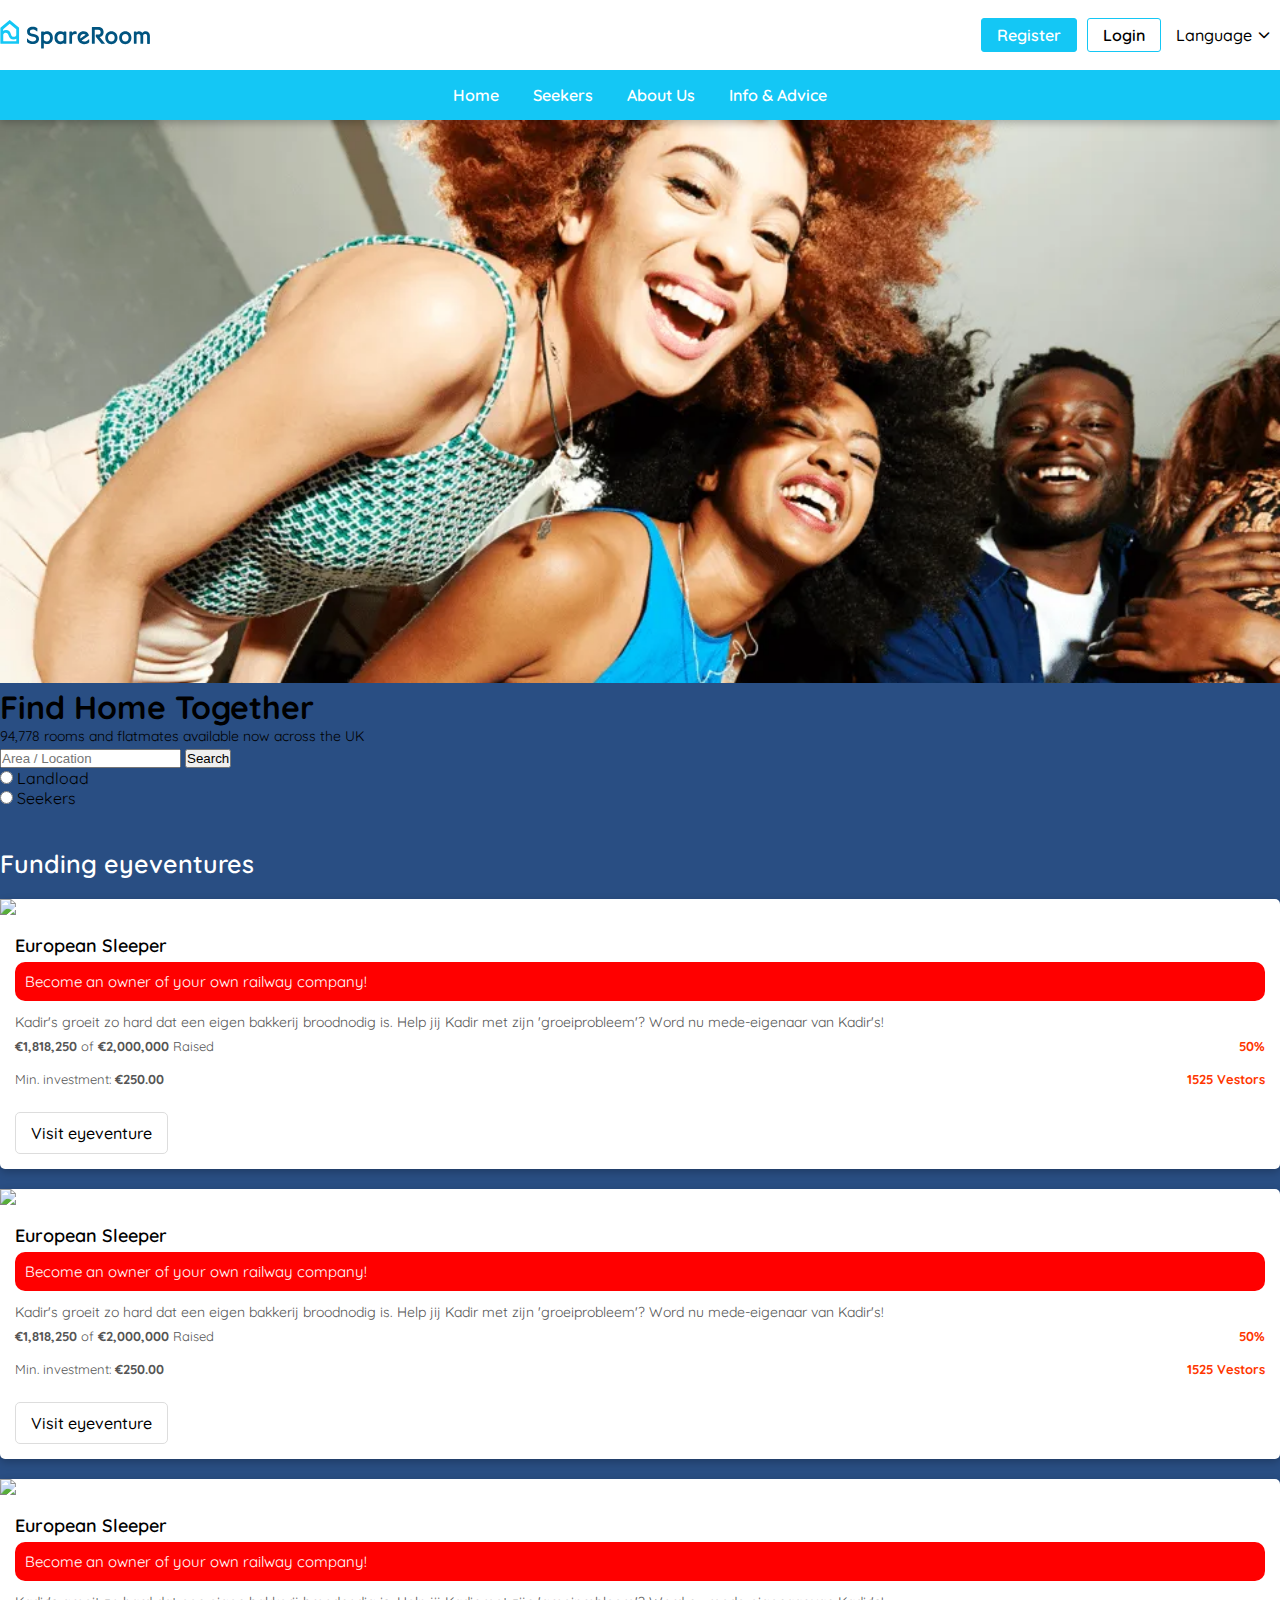
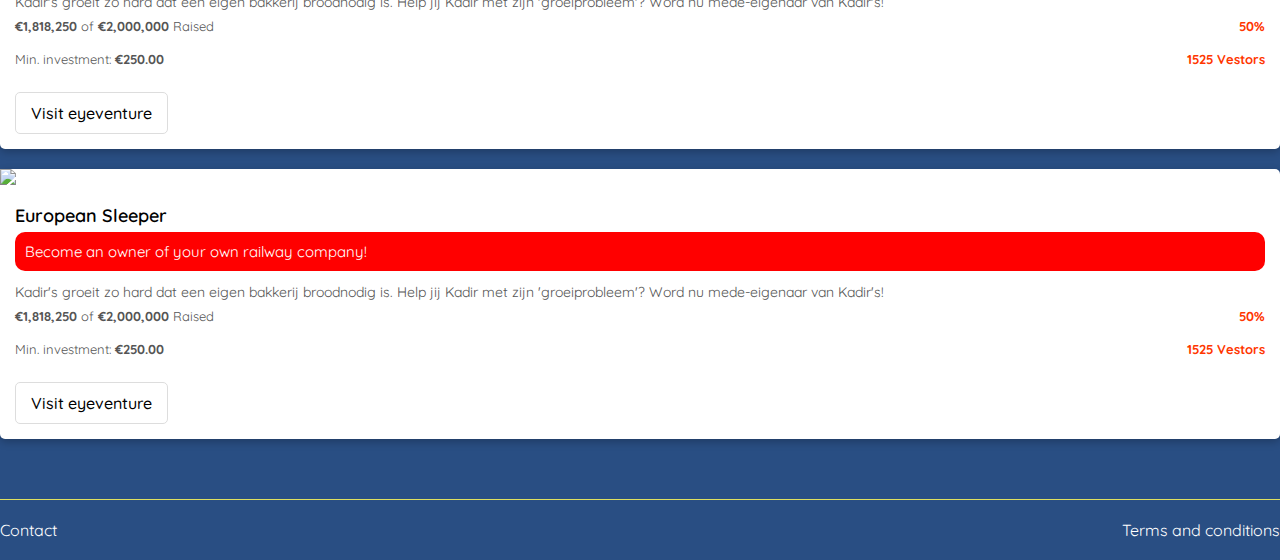
==== index.html @ 5d894144 "First commit" ====
<!DOCTYPE html>
<html>
<head>
	<meta charset="utf-8">
	<meta name="viewport" content="width=device-width, initial-scale=1">
	<title>Way In</title>
	<!-- Pavicon ICon -->
	<link rel="shortcut icon" href="assets/images/logo.svg" type="image/x-icon">

	<!-- Boostrap-5 CDN -->
	<link href="https://cdn.jsdelivr.net/npm/bootstrap@5.0.2/dist/css/bootstrap.min.css" rel="stylesheet" integrity="sha384-EVSTQN3/azprG1Anm3QDgpJLIm9Nao0Yz1ztcQTwFspd3yD65VohhpuuCOmLASjC" crossorigin="anonymous">
	<!-- Fontawesome Link -->
	<link rel="stylesheet" type="text/css" href="https://cdnjs.cloudflare.com/ajax/libs/font-awesome/6.4.2/css/all.min.css">
	<!-- Google Font Link -->
	<link href="https://fonts.googleapis.com/css2?family=Quicksand:wght@300;400;500;600;700&display=swap" rel="stylesheet">
	<!-- Owl carosal -->
	<link rel="stylesheet" type="text/css" href="assets/plugins/owl-carousel/owl.carousel.min.css">
	<!-- Main CSS Link -->
	<link rel="stylesheet" type="text/css" href="assets/css/style.css">
	<link rel="stylesheet" type="text/css" href="assets/css/responsive.css">
</head>
<body>

<!-- Header -->
<header class="header-section">
	<div class="header-top-wrap">
		<div class="container">
			<div class="header-top-outer">
				<a href="index.html" class="brand-logo-outer">
		            <img class="brand" src="assets/images/logo.svg" alt="Logo">
		        </a>
		        <div class="header-top-menu">
		        	<ul class="header-top-list">
		        		<li class="header-top-list-item">
		        			<a href="#" class="header-top-list-item-link register">
		        				Register
		        			</a>
		        		</li>
		        		<li class="header-top-list-item">
		        			<a href="#" class="header-top-list-item-link login">
		        				login
		        			</a>
		        		</li>
		        		<li class="header-top-list-item item-has-submenu">
		        			<a href="#" class="header-top-list-item-link">
		        				Language
		        				<i class="fa fa-chevron-down"></i>
		        			</a>
		        			<ul class="language-item-submenu">
			                    <li class="submenu-item">
			                        <a href="#" class="submenu-item-link">
			                            NL
			                        </a>
			                    </li>
			                    <li class="submenu-item">
			                        <a href="#" class="submenu-item-link">
			                            EN
			                        </a>
			                    </li>
							</ul>
		        		</li>
		        	</ul>
		        </div>
			</div>
		</div>
	</div>  
    <div class="header-bottom-wrap">
    	<div class="container">    		
		    <nav class="nav-items-wrapper">			    
		        <div class="nav-toggle-btn">
		            <div class="btn-inner"></div>
		        </div>    		
		        <ul class="nav-list">
		            <li class="nav-item">
		                <a href="index.html" class="nav-item-link active">
		                	Home
		                </a>
		            </li>
		            <li class="nav-item">
		                <a href="#" class="nav-item-link">
		                	Seekers
		                </a>
		            </li>
		            <li class="nav-item">
		                <a href="#" class="nav-item-link">
		                 	About us
		                </a>
		            </li>
		            <li class="nav-item">
		                <a href="#" class="nav-item-link">
		                 	Info & advice
		                </a>
		            </li>
		        </ul>     
		    </nav>
	    </div>
    </div>
</header>
<!-- /Header -->

<main style="background-color: #294e83;">
	
	<!-- Home -->
	<section class="home-section">
		<img src="assets/images/home.webp" alt="image">
		<div class="search-content-wrap">
			<h1 class="search-content-title">
				Find Home Together
			</h1>
			<p class="search-content-text">
				94,778 rooms and flatmates available now across the UK
			</p>
			<form class="search-form" action="" method="">
				<div class="search-item-wrap">
					<input type="text" name="search" class="form-control" placeholder="Area / Location">
					<button type="submit" class="search-form-btn">Search</button>
				</div>
				<div class="search-redio-wrap">
					<div class="search-redio-item-outer">
						<input type="radio" name="flatshare_type" id="offeredRadio">
						<label for="offeredRadio">Landload</label>
					</div>
					<div class="search-redio-item-outer">
						<input type="radio" name="flatshare_type" id="wantedRadio">
						<label for="wantedRadio">Seekers</label>
					</div>
				</div>
			</form>
		</div>
	</section>
	<!-- /Home -->

	<!-- project -->
	<section class="project-section">
		<div class="container">
			<div class="section-title-outer">
				<span class="section-subtitle">
					Funding eyeventures
				</span>
			</div>
			<div class="row">
				<div class="col-lg-4 col-md-6">
					<a href="project-details.html" class="project-item-wrap">
						<img src="assets/images/project.png">
						<div class="project-item-content">
							<h3 class="project-item-title">
								European Sleeper
							</h3>
							<div class="project-item-light-text">
								Become an owner of your own railway company!
							</div>
							<p class="project-item-text">
								Kadir's groeit zo hard dat een eigen bakkerij broodnodig is. Help jij Kadir met zijn 'groeiprobleem'? Word nu mede-eigenaar van Kadir's!
							</p>
							<div class="progress-bar-outer">
								<div class="progress-bar-top">
								    <span>
								    	<strong>€1,818,250</strong>
								    	of 
								    	<strong>€2,000,000</strong> 
								    	Raised
								    </span>
								    <span style="color: rgb(255, 54, 0);">
								    	<strong>50%</strong>
								    </span>
								</div>
								<div class="progress">
									<div class="progress-bar bg-danger" style="width:50%"></div>
								</div>
								<div class="progress-bar-top">
								    <span>
								    	Min. investment: <strong> €250.00</strong>
								    </span>
								    <span style="color: rgb(255, 54, 0);">
								    	<strong>1525 Vestors</strong>
								    </span>
								</div>
							</div>
							<div class="project-item-content-bottom">
								<h4 class="project-item-content-bottom-btn">
									Visit eyeventure 
								</h4>								
							</div>
						</div>
					</a>
				</div>
				<div class="col-lg-4 col-md-6">
					<a href="project-details.html" class="project-item-wrap">
						<img src="assets/images/project1.jpg">
						<div class="project-item-content">
							<h3 class="project-item-title">
								European Sleeper
							</h3>
							<div class="project-item-light-text">
								Become an owner of your own railway company!
							</div>
							<p class="project-item-text">
								Kadir's groeit zo hard dat een eigen bakkerij broodnodig is. Help jij Kadir met zijn 'groeiprobleem'? Word nu mede-eigenaar van Kadir's!
							</p>
							<div class="progress-bar-outer">
								<div class="progress-bar-top">
								    <span>
								    	<strong>€1,818,250</strong>
								    	of 
								    	<strong>€2,000,000</strong> 
								    	Raised
								    </span>
								    <span style="color: rgb(255, 54, 0);">
								    	<strong>50%</strong>
								    </span>
								</div>
								<div class="progress">
									<div class="progress-bar bg-danger" style="width:50%"></div>
								</div>
								<div class="progress-bar-top">
								    <span>
								    	Min. investment: <strong> €250.00</strong>
								    </span>
								    <span style="color: rgb(255, 54, 0);">
								    	<strong>1525 Vestors</strong>
								    </span>
								</div>
							</div>
							<div class="project-item-content-bottom">
								<h4 class="project-item-content-bottom-btn">
									Visit eyeventure 
								</h4>								
							</div>
						</div>
					</a>
				</div>
				<div class="col-lg-4 col-md-6">
					<a href="project-details.html" class="project-item-wrap">
						<img src="assets/images/project2.jpg">
						<div class="project-item-content">
							<h3 class="project-item-title">
								European Sleeper
							</h3>
							<div class="project-item-light-text">
								Become an owner of your own railway company!
							</div>
							<p class="project-item-text">
								Kadir's groeit zo hard dat een eigen bakkerij broodnodig is. Help jij Kadir met zijn 'groeiprobleem'? Word nu mede-eigenaar van Kadir's!
							</p>
							<div class="progress-bar-outer">
								<div class="progress-bar-top">
								    <span>
								    	<strong>€1,818,250</strong>
								    	of 
								    	<strong>€2,000,000</strong> 
								    	Raised
								    </span>
								    <span style="color: rgb(255, 54, 0);">
								    	<strong>50%</strong>
								    </span>
								</div>
								<div class="progress">
									<div class="progress-bar bg-danger" style="width:50%"></div>
								</div>
								<div class="progress-bar-top">
								    <span>
								    	Min. investment: <strong> €250.00</strong>
								    </span>
								    <span style="color: rgb(255, 54, 0);">
								    	<strong>1525 Vestors</strong>
								    </span>
								</div>
							</div>
							<div class="project-item-content-bottom">
								<h4 class="project-item-content-bottom-btn">
									Visit eyeventure 
								</h4>								
							</div>
						</div>
					</a>
				</div>
				<div class="col-lg-4 col-md-6">
					<a href="project-details.html" class="project-item-wrap">
						<img src="assets/images/project3.jpg">
						<div class="project-item-content">
							<h3 class="project-item-title">
								European Sleeper
							</h3>
							<div class="project-item-light-text">
								Become an owner of your own railway company!
							</div>
							<p class="project-item-text">
								Kadir's groeit zo hard dat een eigen bakkerij broodnodig is. Help jij Kadir met zijn 'groeiprobleem'? Word nu mede-eigenaar van Kadir's!
							</p>
							<div class="progress-bar-outer">
								<div class="progress-bar-top">
								    <span>
								    	<strong>€1,818,250</strong>
								    	of 
								    	<strong>€2,000,000</strong> 
								    	Raised
								    </span>
								    <span style="color: rgb(255, 54, 0);">
								    	<strong>50%</strong>
								    </span>
								</div>
								<div class="progress">
									<div class="progress-bar bg-danger" style="width:50%"></div>
								</div>
								<div class="progress-bar-top">
								    <span>
								    	Min. investment: <strong> €250.00</strong>
								    </span>
								    <span style="color: rgb(255, 54, 0);">
								    	<strong>1525 Vestors</strong>
								    </span>
								</div>
							</div>
							<div class="project-item-content-bottom">
								<h4 class="project-item-content-bottom-btn">
									Visit eyeventure 
								</h4>								
							</div>
						</div>
					</a>
				</div>
			</div>
		</div>
	</section>
	<!-- /project -->
</main>

<!-- Footer -->
<footer class="footer-section">
	<div class="container">
		<div class="footer-items-wrapper">
			<a href="#" class="footer-list-item-link">Contact</a>
			<a href="#" class="footer-list-item-link">Terms and conditions</a>
		</div>		
	</div>
</footer>
<!-- /Footer -->



<!-- Jquery CDN -->
<script src="https://ajax.googleapis.com/ajax/libs/jquery/3.6.0/jquery.min.js"></script>
<!-- Boostarap CDN -->
<script src="https://cdn.jsdelivr.net/npm/@popperjs/core@2.9.2/dist/umd/popper.min.js" integrity="sha384-IQsoLXl5PILFhosVNubq5LC7Qb9DXgDA9i+tQ8Zj3iwWAwPtgFTxbJ8NT4GN1R8p" crossorigin="anonymous"></script>
<script src="https://cdn.jsdelivr.net/npm/bootstrap@5.0.2/dist/js/bootstrap.min.js" integrity="sha384-cVKIPhGWiC2Al4u+LWgxfKTRIcfu0JTxR+EQDz/bgldoEyl4H0zUF0QKbrJ0EcQF" crossorigin="anonymous"></script>
<!-- owl carosal js -->
<script src="assets/plugins/owl-carousel/owl.carousel.min.js"></script>
<!-- Main JS -->
<script src="assets/js/main.js"></script>
</body>
</html>
---- assets/css/style.css ----
/*common css start*/
* {
    padding: 0;
    margin: 0;
}

button,
a {
    transition: all 0.3s ease;
    -webkit-transition: all 0.3s ease;
    text-decoration: none;
}

ul li {
    list-style: none;
}

p {
    font-size: 14px;
    line-height: 1.4;
}

img {
    width: 100%;
}

a:hover {
    text-decoration: none;
}

body {
    width: 100%;
    margin: 0 auto;
    overflow-x: hidden;
    font-family: 'Quicksand', sans-serif;
}

.section-title-outer {
    width: 100%;
    margin-bottom: 20px;
}

.section-title-outer .section-subtitle {
    font-size: 25px;
    font-weight: 600;
    color: #fff;
}

.section-title-outer .section-title {
    font-size: 40px;
    color: #ffff;
    margin-bottom: 0;
    word-spacing: 2px;
}
main{
    background: url(../images/home-contact-bg.png);
}
/*common css End*/

/*Header css start*/

/*Header top css start*/
.header-top-wrap {
    background: #fff;
    /* padding: 5px 0; */
}
.brand-logo-outer{
    display: inline-block;
}
.brand-logo-outer .brand {
    max-width: 150px;
}
.header-section .navbar-brand {
  height: 100%;
  display: flex;
  align-items: center;
  padding: 15px 0;
}
.header-section .navbar-brand .brand {
    height: 100%;
}
.header-top-outer {
    display: flex;
    align-items: center;
    justify-content: space-between;
    height: 70px;
}
.header-top-list {
    display: flex;
    align-items: center;
    padding-left: 0;
    margin-bottom: 0;
    height: 100%;
}
.header-top-menu {
    height: 100%;
    display: flex;
    align-items: center;
}
.header-top-list-item {
    display: flex;
    align-items: center;
    height: 100%;
}
.header-top-list-item-link {
    padding: 10px;
    color: #000;
    font-size: 16px;
    font-weight: 500;
    height: 100%;
    display: flex;
    align-items: center;
}
.header-top-list-item-link:hover {
    color: #294e83;
}
.header-top-list-item.item-has-submenu {
    position: relative;
}
.language-item-submenu {
    position: absolute;
    top: 70px;
    background-color: #ffffff;
    right: 0;
    opacity: 0;
    visibility: hidden;
    width: 150px;
    z-index: 10;
    padding-left: 0;
    transition: all .4s ease;
    box-shadow: rgb(0 0 0 / 24%) 0px 8px 8px;
    transform: scale(0);
}
.header-top-list-item.item-has-submenu:hover .language-item-submenu {
    opacity: 1;
    visibility: visible;
    transform: scale(1);
    margin-top: 0;
    right: 0;
    -webkit-transition: all 0.5s ease;
    -moz-transition: all 0.5s ease;
    -ms-transition: all 0.5s ease;
    -o-transition: all 0.5s ease;
    transition: all 0.5s ease;
}
.submenu-item-link {
    display: block;
    padding: 5px;
    font-size: 16px;
    font-weight: 500;
    color: #000;
    border-bottom: 1px solid #ddd;
}

.submenu-item:last-child .submenu-item-link {
    border-bottom: none;
}
.header-top-list-item-link i {
    margin-left: 6px;
    font-size: 12px;
    color: #000;
}
.header-top-list-item-link:hover i {
    color: #14c7f5;
    transform: rotate(180deg);
    transition: all .3s ease;
}
.header-top-list-item-link.register {
    background: #14c7f5;
    height: auto;
    padding: 6px 15px;
    border: 1px solid #14c7f5;
    border-radius: 3px;
    margin-right: 10px;
    font-weight: 600;
    color: #fff;
}

.header-top-list-item-link.register:hover {
    background: transparent;
    color: #000;
}

.header-top-list-item-link.login {
    height: auto;
    padding: 6px 15px;
    border: 1px solid #14c7f5;
    border-radius: 3px;
    font-weight: 600;
    text-transform: capitalize;
    margin-right: 5px;
}

.header-top-list-item-link.login:hover {
    background: #14c7f5;
    color: #fff;
}

.submenu-item-link:hover {
    background: #ddd;
    color: #14c7f5;
}
/*Header top css End*/

.header-section {
    position: relative;
    background: #14c7f5;
    box-shadow: rgba(0, 0, 0, 0.24) 0px 3px 8px;
}
.nav-items-wrapper {
    display: flex;
    align-items: center;
    justify-content: center;
    height: 50px;
    position: relative;
}
.nav-items-wrapper .nav-list {
  display: flex;
  align-items: center;
  justify-content: center;
  margin-bottom: 0;
  height: 100%;
  padding-left: 0px;
}
.nav-list .nav-item {
  height: 100%;
  display: flex;
  align-items: center;
}
.nav-item:hover .nav-item-link {
  color: #000;
}
.nav-item-link {
  position: relative;
  font-size: 16px;
  color: #fff;
  font-weight: 600;
  padding: 10px 17px;
  display: flex;
  align-items: center;
  height: 100%;
  text-transform: capitalize;
}
    /*small btn css*/
.nav-toggle-btn .btn-inner {
    width: 26px;
    border-bottom: 1px solid #fff;
    position: relative;
    transition: all .4s ease;
}
.nav-toggle-btn {
    height: 30px;
    width: 40px;
    align-items: center;
    justify-content: center;
    border: 1px solid #fff;
    padding: 5px;
    border-radius: 5px;
    display: none;
    cursor: pointer;
    position: relative;
    z-index: 999;
}
.nav-toggle-btn .btn-inner:before {
    content: "";
    height: 1px;
    width: 26px;
    position: absolute;
    background: #fff;
    top: -7px;
}
.nav-toggle-btn .btn-inner:after {
    content: "";
    height: 1px;
    width: 26px;
    position: absolute;
    background: #fff;
    top: 7px;
}

.menu-visible .nav-toggle-btn .btn-inner {
    border: transparent;
}

.menu-visible .nav-toggle-btn .btn-inner:before {
    transform: rotate(45deg);
    top: 0px;
    transition: all .3s ease;
}

.menu-visible .nav-toggle-btn .btn-inner:after {
    transform: rotate(-45deg);
    top: 0;
    transition: all .3s ease;
}

    /*fixed header*/
.fixed-header .header-bottom-wrap {
    position: fixed;
    background: #294e83;
    box-shadow: rgba(0, 0, 0, 0.24) 0px 3px 8px;
    width: 100%;
    top: 0;
    left: 0;
    z-index: 999;
    animation: smoothScroll 1s forwards;
}
@keyframes smoothScroll {
    0% {
        transform: translateY(-40px);
    }
    100% {
        transform: translateY(0px);
    }
}
/*Header css End*/


/*Project section css start*/
.project-section {
    padding: 40px 0;
}

.project-item-wrap {
    background: #fff;
    display: block;
    box-shadow: rgba(0, 0, 0, 0.24) 0px 3px 8px;
    border-radius: 5px;
}

.project-item-content {
    padding: 15px;
    margin-bottom: 20px;
}

.project-item-title {
    font-size: 18px;
    font-weight: 600;
    color: #000;
    margin-bottom: 5px;
}

.project-item-light-text {
    background: red;
    padding: 10px;
    font-size: 15px;
    font-weight: 400;
    color: #fff;
    border-radius: 10px;
    margin-bottom: 10px;
}

.project-item-text {
    font-size: 14px;
    font-weight: 400;
    color: #555;
    line-height: 22px;
}

.progress-bar-top {
    display: flex;
    align-items: center;
    justify-content: space-between;
    margin: 5px 0;
}

.progress-bar-top span {
    font-size: 13px;
    color: #555;
}

.progress-bar-outer .progress {
    height: 7px;
}

.project-item-content-bottom-btn {
    display: inline-block;
    font-size: 16px;
    font-weight: 500;
    margin-top: 20px;
    border: 1px solid #ddd;
    padding: 10px 15px;
    border-radius: 5px;
    color: #000;
    transition: all .3s ease;
}

.project-item-content-bottom-btn:hover {
    background: #000;
    color: #fff;
}
/*Project section css End*/

/*Footer section css start*/
.footer-section {
    padding: 20px 0px;
    background: #294e83;
    border-top: 1px solid #dedf60;
}

.footer-items-wrapper {
    display: flex;
    align-items: center;
    justify-content: space-between;
}

.footer-list-item-link {
    display: block;
    color: #fff;
    font-size: 16px;
    font-weight: 400;
    transition: all .3s ease-in-out;
}

.footer-list-item-link:hover{
    color: #75f3b0;
}
/*Footer section css End*/


/*Project Details page css start*/
.project-details-section {
    padding: 40px 0;
}

.project-details-content-wrap {
    background: #fff;
    padding: 20px;
    height: calc(100vh - 200px);
    overflow-y: auto;
}

.project-details-sidebar-left {
    background: #fff;
    height: calc(100vh - 200px);
    overflow-y: auto;
}

.sidebar-left-list {padding-left: 0;margin-bottom: 0;}

.sidebar-left-list-item-link {
    display: block;
    padding: 10px;
    border-bottom: 1px solid #ddd;
    font-size: 16px;
    font-weight: 500;
    color: #000;
}

.project-details-sidebar-right {
    background: #fff;
    padding: 20px;
    height: calc(100vh - 200px);
    overflow-y: auto;
}

.sidebar-left-list-item-link:hover {
    background: #ddd;
    color: #000;
}

.project-details-content-title ,.project-details-content-wrap h3,.project-details-content-wrap h4,.project-details-content-wrap h1 {
    font-size: 22px;
    font-weight: 600;
    color: #000;
}

.project-details-content-text, .project-details-content-wrap p {
    font-size: 14px;
    font-weight: 400;
    line-height: 24px;
    color: #000;
}

.sidebar-right-title {
    font-size: 25px;
    font-weight: 500;
    color: #294e83;
    border-bottom: 1px solid #ddd;
    padding-bottom: 5px;
}

.sidebar-right-form label {
    font-size: 14px;
    font-weight: 400;
    color: #000;
    margin-bottom: 3px;
}

.sidebar-right-form input {
    margin-bottom: 10px;
    height: 40px;
}
.sidebar-right-form-btn {
    background: #294e83;
    color: #fff;
    border: 1px solid #294e83;
    padding: 5px 15px;
    font-size: 16px;
    font-weight: 600;
    margin-top: 10px;
    border-radius: 3px;
    transition: all .5s ease;
}

.sidebar-right-form-btn:hover {
    background: transparent;
    color: #294e83;
}
/*Project Details page css End*/
---- assets/css/responsive.css ----
@media screen and (max-width: 767px){
	.nav-toggle-btn {
	    display: flex;
	}
	.nav-items-wrapper .nav-list {
	    flex-direction: column;
	    position: fixed;
	    right: -100%;
	    top: 95px;
	    display: block;
	    width: 300px;
	    height: 100vh;
	    background: #ffffff;
	    align-items: flex-start;
	    z-index: 99;
	    overflow: hidden;
	    transition: all .5s ease;
	    box-shadow: rgba(0, 0, 0, 0.24) 0px 3px 8px;
	}
	.nav-items-wrapper.menu-visible .nav-list {
	    right: 0;
	    transition: all .5s ease;
	}
	.nav-list .nav-item {
	    height: auto;
	    display: block;
	    border-bottom: 1px solid #f4f4f4;
	}
	.nav-item-submenu {
	    position: unset;
	    margin-left: 15px;
	    border: none;
	    box-shadow: none;
	    border-radius: unset;
	    width: 100%;
	}
	.nav-items-wrapper {
	    justify-content: flex-start;
	}
	.nav-item-link {
	    color: #000;
	}
	.nav-item:hover .nav-item-link {
	    color: #000;
	}
	.project-details-sidebar-left {
	    height: auto;
	    margin-bottom: 20px;
	}

	.project-details-content-wrap {
	    height: auto;
	    margin-bottom: 20px;
	}

	.project-details-sidebar-right {
	    height: auto;
	}
}
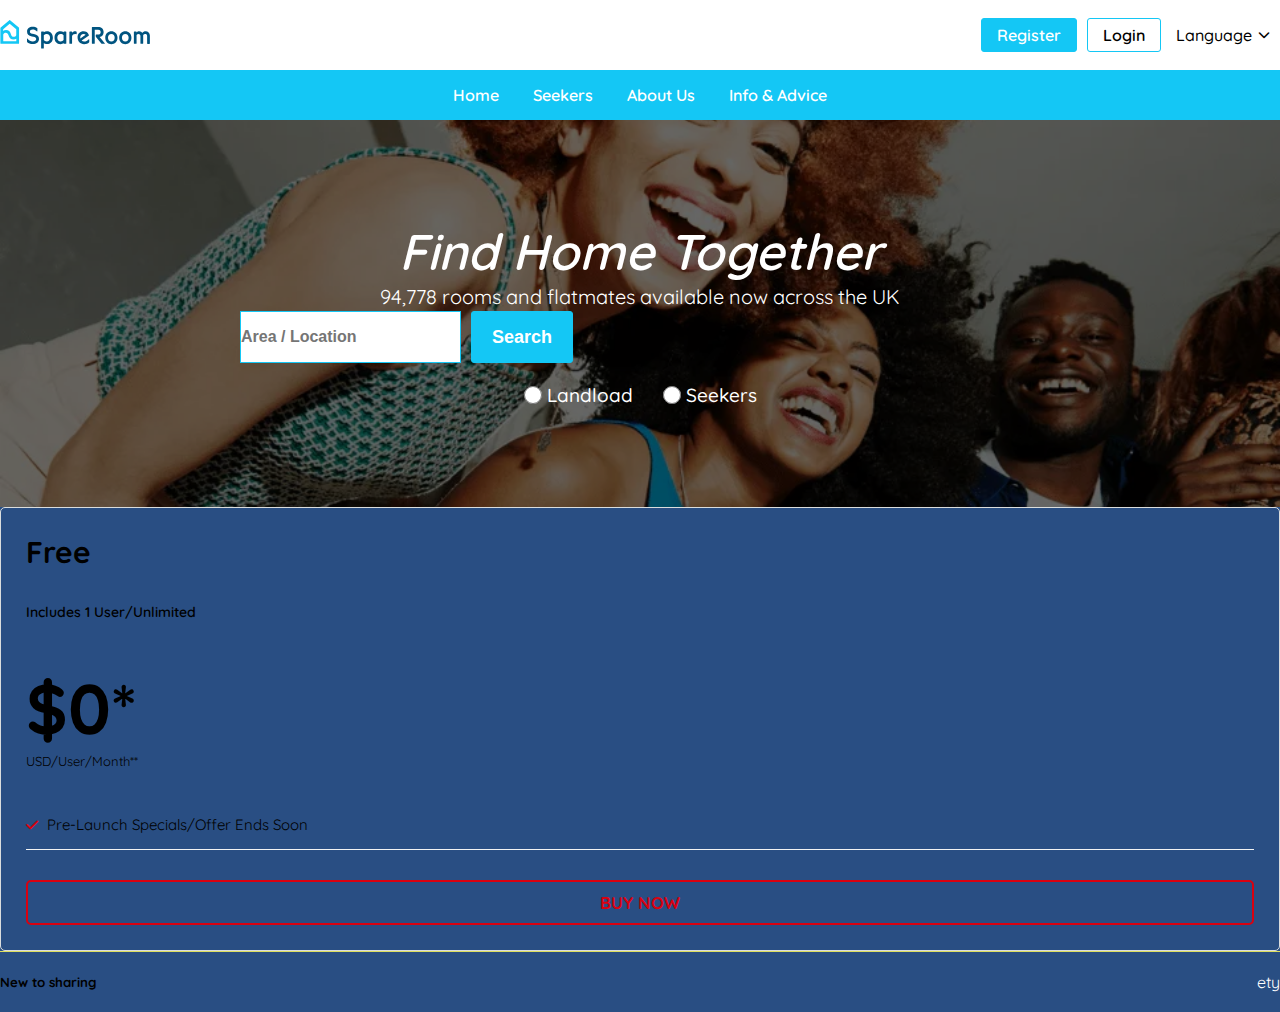
==== commit 285445ec: "fix:Home section design done" ====
--- a/index.html
+++ b/index.html
@@ -101,8 +101,7 @@
 <main style="background-color: #294e83;">
 	
 	<!-- Home -->
-	<section class="home-section">
-		<img src="assets/images/home.webp" alt="image">
+	<section class="home-section" style="background-image: url(assets/images/home.webp);">
 		<div class="search-content-wrap">
 			<h1 class="search-content-title">
 				Find Home Together
@@ -130,207 +129,55 @@
 	</section>
 	<!-- /Home -->
 
-	<!-- project -->
-	<section class="project-section">
+	<!-- Pricing Table -->
+	<section class="pricing-section">
 		<div class="container">
-			<div class="section-title-outer">
-				<span class="section-subtitle">
-					Funding eyeventures
-				</span>
-			</div>
-			<div class="row">
+			<div class="row justify-content-center">
 				<div class="col-lg-4 col-md-6">
-					<a href="project-details.html" class="project-item-wrap">
-						<img src="assets/images/project.png">
-						<div class="project-item-content">
-							<h3 class="project-item-title">
-								European Sleeper
-							</h3>
-							<div class="project-item-light-text">
-								Become an owner of your own railway company!
-							</div>
-							<p class="project-item-text">
-								Kadir's groeit zo hard dat een eigen bakkerij broodnodig is. Help jij Kadir met zijn 'groeiprobleem'? Word nu mede-eigenaar van Kadir's!
-							</p>
-							<div class="progress-bar-outer">
-								<div class="progress-bar-top">
-								    <span>
-								    	<strong>€1,818,250</strong>
-								    	of 
-								    	<strong>€2,000,000</strong> 
-								    	Raised
-								    </span>
-								    <span style="color: rgb(255, 54, 0);">
-								    	<strong>50%</strong>
-								    </span>
-								</div>
-								<div class="progress">
-									<div class="progress-bar bg-danger" style="width:50%"></div>
-								</div>
-								<div class="progress-bar-top">
-								    <span>
-								    	Min. investment: <strong> €250.00</strong>
-								    </span>
-								    <span style="color: rgb(255, 54, 0);">
-								    	<strong>1525 Vestors</strong>
-								    </span>
-								</div>
-							</div>
-							<div class="project-item-content-bottom">
-								<h4 class="project-item-content-bottom-btn">
-									Visit eyeventure 
-								</h4>								
-							</div>
-						</div>
-					</a>
-				</div>
-				<div class="col-lg-4 col-md-6">
-					<a href="project-details.html" class="project-item-wrap">
-						<img src="assets/images/project1.jpg">
-						<div class="project-item-content">
-							<h3 class="project-item-title">
-								European Sleeper
-							</h3>
-							<div class="project-item-light-text">
-								Become an owner of your own railway company!
-							</div>
-							<p class="project-item-text">
-								Kadir's groeit zo hard dat een eigen bakkerij broodnodig is. Help jij Kadir met zijn 'groeiprobleem'? Word nu mede-eigenaar van Kadir's!
-							</p>
-							<div class="progress-bar-outer">
-								<div class="progress-bar-top">
-								    <span>
-								    	<strong>€1,818,250</strong>
-								    	of 
-								    	<strong>€2,000,000</strong> 
-								    	Raised
-								    </span>
-								    <span style="color: rgb(255, 54, 0);">
-								    	<strong>50%</strong>
-								    </span>
-								</div>
-								<div class="progress">
-									<div class="progress-bar bg-danger" style="width:50%"></div>
-								</div>
-								<div class="progress-bar-top">
-								    <span>
-								    	Min. investment: <strong> €250.00</strong>
-								    </span>
-								    <span style="color: rgb(255, 54, 0);">
-								    	<strong>1525 Vestors</strong>
-								    </span>
-								</div>
-							</div>
-							<div class="project-item-content-bottom">
-								<h4 class="project-item-content-bottom-btn">
-									Visit eyeventure 
-								</h4>								
-							</div>
-						</div>
-					</a>
-				</div>
-				<div class="col-lg-4 col-md-6">
-					<a href="project-details.html" class="project-item-wrap">
-						<img src="assets/images/project2.jpg">
-						<div class="project-item-content">
-							<h3 class="project-item-title">
-								European Sleeper
-							</h3>
-							<div class="project-item-light-text">
-								Become an owner of your own railway company!
-							</div>
-							<p class="project-item-text">
-								Kadir's groeit zo hard dat een eigen bakkerij broodnodig is. Help jij Kadir met zijn 'groeiprobleem'? Word nu mede-eigenaar van Kadir's!
-							</p>
-							<div class="progress-bar-outer">
-								<div class="progress-bar-top">
-								    <span>
-								    	<strong>€1,818,250</strong>
-								    	of 
-								    	<strong>€2,000,000</strong> 
-								    	Raised
-								    </span>
-								    <span style="color: rgb(255, 54, 0);">
-								    	<strong>50%</strong>
-								    </span>
-								</div>
-								<div class="progress">
-									<div class="progress-bar bg-danger" style="width:50%"></div>
-								</div>
-								<div class="progress-bar-top">
-								    <span>
-								    	Min. investment: <strong> €250.00</strong>
-								    </span>
-								    <span style="color: rgb(255, 54, 0);">
-								    	<strong>1525 Vestors</strong>
-								    </span>
-								</div>
-							</div>
-							<div class="project-item-content-bottom">
-								<h4 class="project-item-content-bottom-btn">
-									Visit eyeventure 
-								</h4>								
-							</div>
-						</div>
-					</a>
-				</div>
-				<div class="col-lg-4 col-md-6">
-					<a href="project-details.html" class="project-item-wrap">
-						<img src="assets/images/project3.jpg">
-						<div class="project-item-content">
-							<h3 class="project-item-title">
-								European Sleeper
-							</h3>
-							<div class="project-item-light-text">
-								Become an owner of your own railway company!
-							</div>
-							<p class="project-item-text">
-								Kadir's groeit zo hard dat een eigen bakkerij broodnodig is. Help jij Kadir met zijn 'groeiprobleem'? Word nu mede-eigenaar van Kadir's!
-							</p>
-							<div class="progress-bar-outer">
-								<div class="progress-bar-top">
-								    <span>
-								    	<strong>€1,818,250</strong>
-								    	of 
-								    	<strong>€2,000,000</strong> 
-								    	Raised
-								    </span>
-								    <span style="color: rgb(255, 54, 0);">
-								    	<strong>50%</strong>
-								    </span>
-								</div>
-								<div class="progress">
-									<div class="progress-bar bg-danger" style="width:50%"></div>
-								</div>
-								<div class="progress-bar-top">
-								    <span>
-								    	Min. investment: <strong> €250.00</strong>
-								    </span>
-								    <span style="color: rgb(255, 54, 0);">
-								    	<strong>1525 Vestors</strong>
-								    </span>
-								</div>
-							</div>
-							<div class="project-item-content-bottom">
-								<h4 class="project-item-content-bottom-btn">
-									Visit eyeventure 
-								</h4>								
-							</div>
-						</div>
-					</a>
+					<div class="pricing-item-wrapper">
+                        <h2 class="title">
+                            Free
+                        </h2>
+                        <p class="text">
+                            Includes 1 User/Unlimited
+                        </p>
+                        <h1 class="price">
+                            <span class="currency">$</span>0<span class="asterisk">*</span>
+                        </h1>
+                        <p class="pricing-label">USD/User/Month**</p>
+                        <ul class="product-feature">
+                            <li>
+                                <i class="fas fa-check"></i>
+                                Pre-Launch Specials/Offer Ends Soon
+                            </li>
+                        </ul>
+                        <a href="#" class="plan-buy-btn">Buy Now</a>
+                    </div>
 				</div>
 			</div>
 		</div>
 	</section>
-	<!-- /project -->
+	<!-- /Pricing Table -->
 </main>
 
 <!-- Footer -->
 <footer class="footer-section">
 	<div class="container">
-		<div class="footer-items-wrapper">
-			<a href="#" class="footer-list-item-link">Contact</a>
-			<a href="#" class="footer-list-item-link">Terms and conditions</a>
+		<div class="row">
+			<div class="col-lg-3 col-md-6">
+				<div class="footer-items-wrapper">
+					<h5 class="footer-item-title">
+						New to sharing
+					</h5>
+					<ul class="footer-list">
+						<li class="footer-list-item">
+							<a href="#" class="footer-list-item-link">
+								ety
+							</a>
+						</li>
+					</ul>
+				</div>
+			</div>
 		</div>		
 	</div>
 </footer>
--- a/assets/css/style.css
+++ b/assets/css/style.css
@@ -295,9 +295,9 @@
 }
 
     /*fixed header*/
-.fixed-header .header-bottom-wrap {
+.fixed-header .header-top-wrap {
     position: fixed;
-    background: #294e83;
+    background: #fff;
     box-shadow: rgba(0, 0, 0, 0.24) 0px 3px 8px;
     width: 100%;
     top: 0;
@@ -315,81 +315,175 @@
 }
 /*Header css End*/
 
-
-/*Project section css start*/
-.project-section {
-    padding: 40px 0;
-}
-
-.project-item-wrap {
-    background: #fff;
+/*Home section css start*/
+.home-section {
+    padding: 100px 0;
+    background-repeat: no-repeat;
+    background-size: cover;
+    background-position: center;
+    position: relative;
+    background-color: rgba(0, 0, 0, 0.6);
+    position: relative;
+    z-index: 1;
+}
+
+.search-content-wrap {
+    max-width: 800px;
+    margin: auto;
+    text-align: center;
+}
+
+.home-section:after {
+    content: '';
+    position: absolute;
+    background: rgba(0, 0, 0, 0.6);
+    width: 100%;
+    height: 100%;
+    top: 0;
+    left: 0;
+    right: 0;
+    bottom: 0;
+    z-index: -1;
+}
+
+.search-content-title {
+    font-size: 50px;
+    color: #fff;
+    font-weight: 600;
+    font-style: italic;
+}
+
+.search-content-text {
+    font-size: 20px;
+    color: #fff;
+    font-weight: 400;
+}
+
+.search-item-wrap {
+    display: flex;
+    margin-bottom: 20px;
+}
+
+.search-item-wrap input {
+    height: 50px;
+    background: #fff;
+    color: #000;
+    font-size: 16px;
+    font-weight: 600;
+    border: 1px solid #14c7f5;
+    margin-right: 10px;
+}
+
+.search-form-btn {
+    background: #14c7f5;
+    color: #fff;
+    padding: 5px 20px;
+    border: 1px solid #14c7f5;
+    border-radius: 3px;
+    font-size: 18px;
+    font-weight: 600;
+    transition: all .5s ease;
+}
+
+.search-form-btn:hover {
+    background: transparent;
+    color: #14c7f5;
+}
+
+.search-item-wrap input:focus {
+    box-shadow: none;
+    border: 1px solid #14c7f5;
+}
+
+.search-redio-wrap {
+    display: flex;
+    align-items: center;
+    justify-content: center;
+}
+
+.search-redio-item-outer:first-child {
+    margin-right: 30px;
+}
+
+.search-redio-item-outer label {
+    color: #fff;
+    font-size: 19px;
+    font-weight: 500;
+}
+
+.search-redio-item-outer input {
+    width: 18px;
+    height: 18px;
+    margin-right: 5px;
+}
+
+.search-redio-item-outer {
+    display: flex;
+    align-items: center;
+    justify-content: center;
+}
+/*Home section css End*/
+
+/*Pricing section css start*/
+.pricing-item-wrapper {
+    border: 1px solid #dadddd;
+    border-radius: 5px;
+    padding: 25px;
+}
+.pricing-item-wrapper .title {
+    font-size: 30px;
+    font-weight: 700;
+    color: #000;
+    margin-bottom: 30px;
+}
+.pricing-item-wrapper .text {
+    font-size: 14px;
+    line-height: 23px;
+    font-weight: 600;
+    color: #000;
+    margin-bottom: 40px;
+}
+.pricing-item-wrapper .price {
+    font-size: 70px;
+    font-weight: 700;
+    color: #000;
+}
+.pricing-item-wrapper .pricing-label {
+    font-size: 13px;
+    color: #000;
+    margin-bottom: 30px;
+}
+.pricing-item-wrapper .product-feature {
+    padding-left: 0;
+    margin-bottom: 30px;
+}
+.pricing-item-wrapper .product-feature li {
+    border-bottom: 1px solid #f2f3f3;
+    padding: 15px 0px;
+    font-size: 15px;
+    color: #000;
+}
+.pricing-item-wrapper .product-feature li i {
+    color: #d90110;
+    font-size: 14px;
+    margin-right: 5px;
+}
+.plan-buy-btn {
+    text-align: center;
+    border: 2px solid #d90110;
     display: block;
-    box-shadow: rgba(0, 0, 0, 0.24) 0px 3px 8px;
+    padding: 10px 0;
+    font-size: 17px;
+    text-transform: uppercase;
+    color: #d90110;
+    font-weight: 700;
     border-radius: 5px;
 }
-
-.project-item-content {
-    padding: 15px;
-    margin-bottom: 20px;
-}
-
-.project-item-title {
-    font-size: 18px;
-    font-weight: 600;
-    color: #000;
-    margin-bottom: 5px;
-}
-
-.project-item-light-text {
-    background: red;
-    padding: 10px;
-    font-size: 15px;
-    font-weight: 400;
-    color: #fff;
-    border-radius: 10px;
-    margin-bottom: 10px;
-}
-
-.project-item-text {
-    font-size: 14px;
-    font-weight: 400;
-    color: #555;
-    line-height: 22px;
-}
-
-.progress-bar-top {
-    display: flex;
-    align-items: center;
-    justify-content: space-between;
-    margin: 5px 0;
-}
-
-.progress-bar-top span {
-    font-size: 13px;
-    color: #555;
-}
-
-.progress-bar-outer .progress {
-    height: 7px;
-}
-
-.project-item-content-bottom-btn {
-    display: inline-block;
-    font-size: 16px;
-    font-weight: 500;
-    margin-top: 20px;
-    border: 1px solid #ddd;
-    padding: 10px 15px;
-    border-radius: 5px;
-    color: #000;
-    transition: all .3s ease;
-}
-
-.project-item-content-bottom-btn:hover {
-    background: #000;
-    color: #fff;
-}
-/*Project section css End*/
+.pricing-item-wrapper:hover .plan-buy-btn {
+    background: #d90110;
+    color: #fff;
+}
+/*Pricing section css End*/
 
 /*Footer section css start*/
 .footer-section {
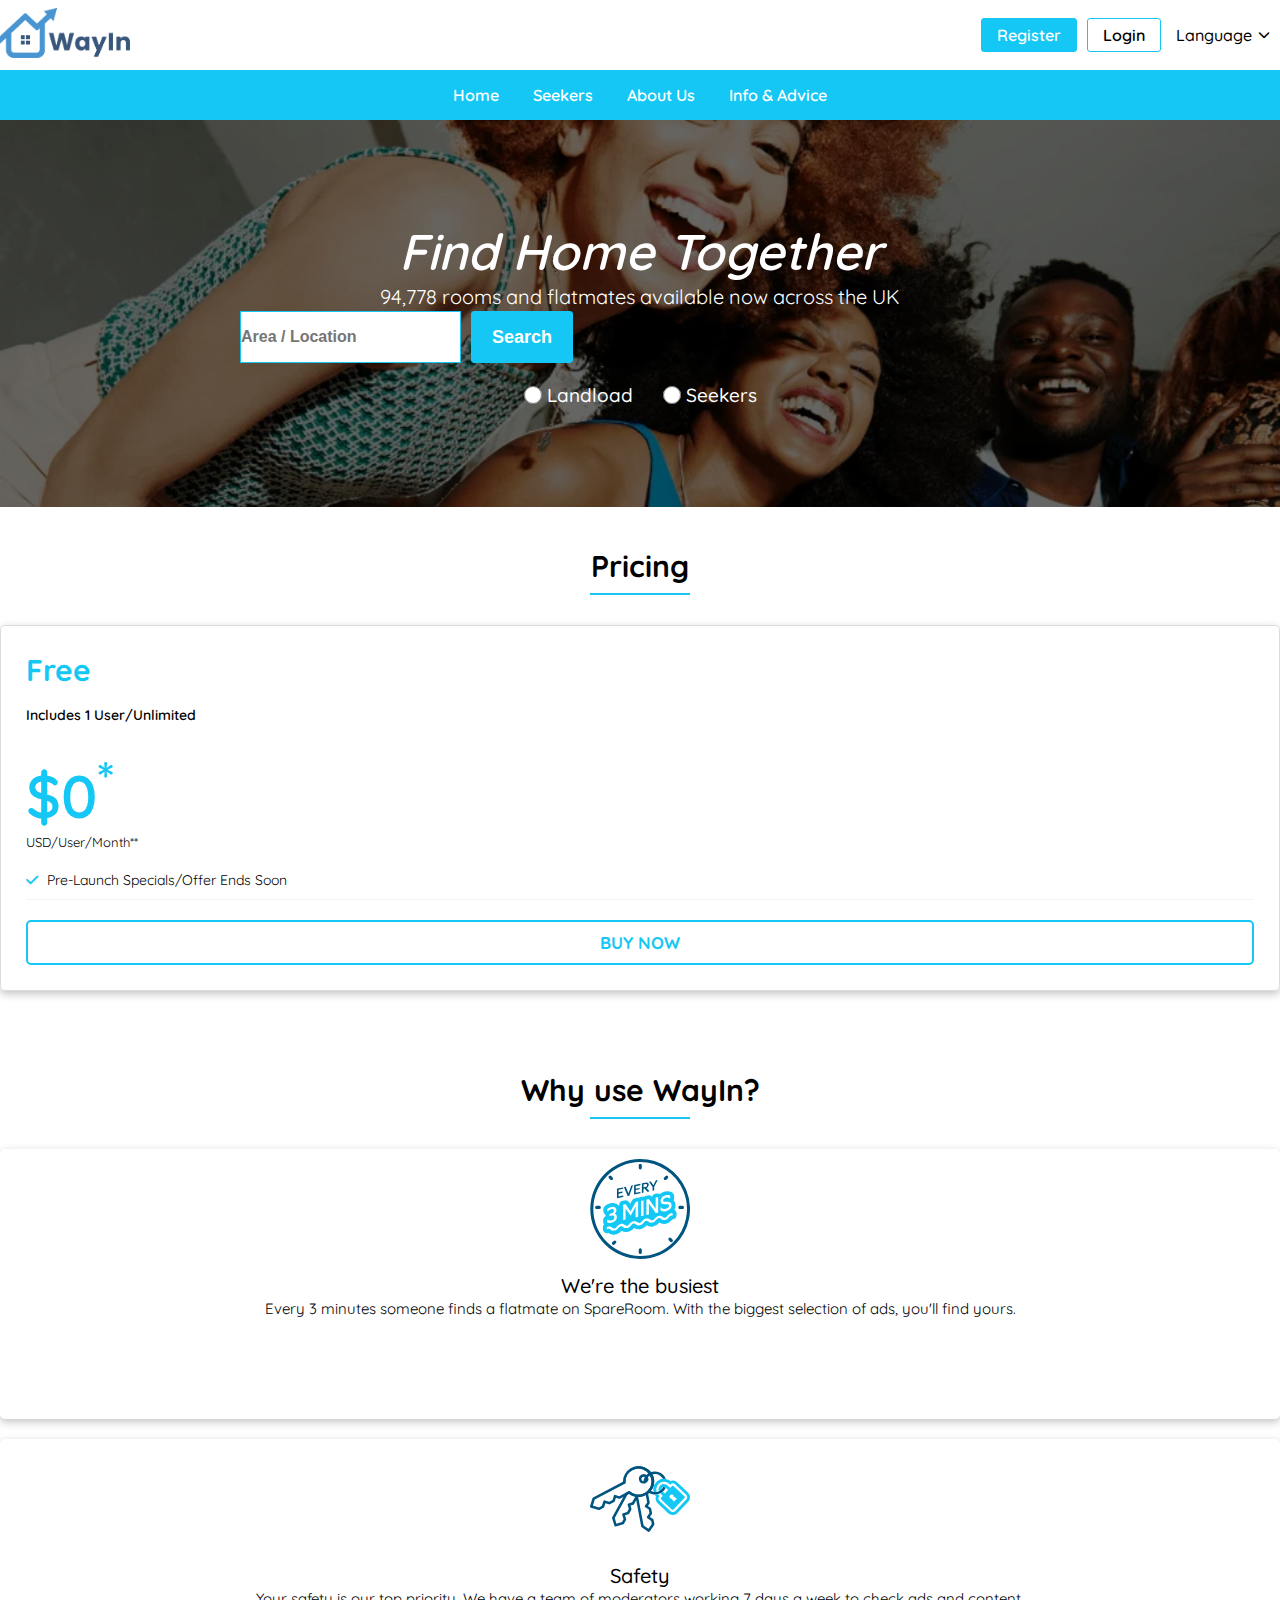
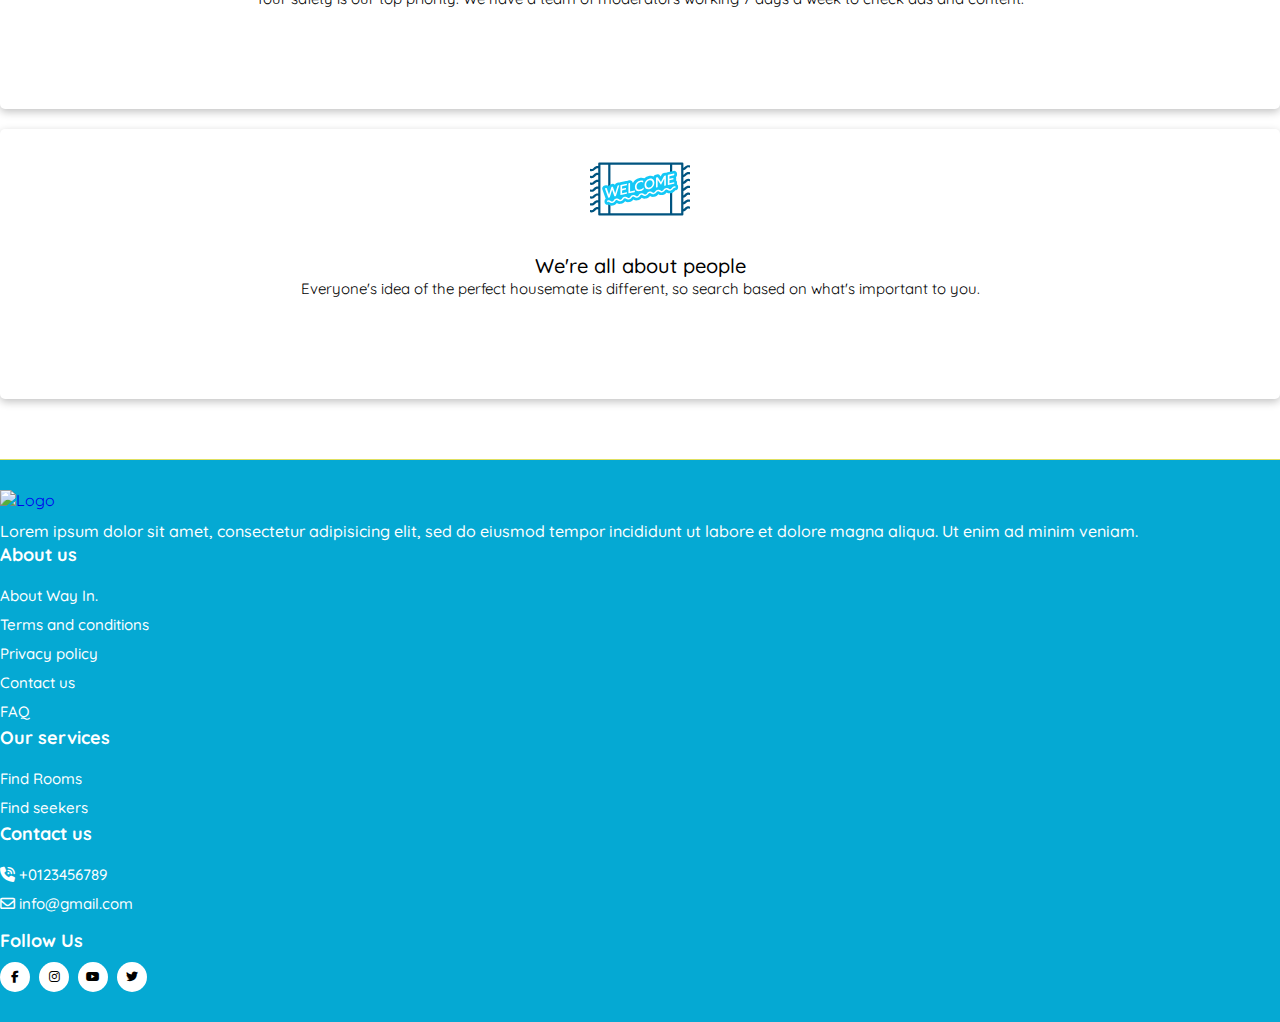
==== commit bb355672: "fix:login" ====
--- a/index.html
+++ b/index.html
@@ -5,7 +5,7 @@
 	<meta name="viewport" content="width=device-width, initial-scale=1">
 	<title>Way In</title>
 	<!-- Pavicon ICon -->
-	<link rel="shortcut icon" href="assets/images/logo.svg" type="image/x-icon">
+	<link rel="shortcut icon" href="assets/images/pavicon.png" type="image/x-icon">
 
 	<!-- Boostrap-5 CDN -->
 	<link href="https://cdn.jsdelivr.net/npm/bootstrap@5.0.2/dist/css/bootstrap.min.css" rel="stylesheet" integrity="sha384-EVSTQN3/azprG1Anm3QDgpJLIm9Nao0Yz1ztcQTwFspd3yD65VohhpuuCOmLASjC" crossorigin="anonymous">
@@ -27,7 +27,7 @@
 		<div class="container">
 			<div class="header-top-outer">
 				<a href="index.html" class="brand-logo-outer">
-		            <img class="brand" src="assets/images/logo.svg" alt="Logo">
+		            <img class="brand" src="assets/images/wayin.png" alt="Logo">
 		        </a>
 		        <div class="header-top-menu">
 		        	<ul class="header-top-list">
@@ -37,7 +37,7 @@
 		        			</a>
 		        		</li>
 		        		<li class="header-top-list-item">
-		        			<a href="#" class="header-top-list-item-link login">
+		        			<a href="login.html" class="header-top-list-item-link login">
 		        				login
 		        			</a>
 		        		</li>
@@ -98,7 +98,7 @@
 </header>
 <!-- /Header -->
 
-<main style="background-color: #294e83;">
+<main>
 	
 	<!-- Home -->
 	<section class="home-section" style="background-image: url(assets/images/home.webp);">
@@ -132,7 +132,12 @@
 	<!-- Pricing Table -->
 	<section class="pricing-section">
 		<div class="container">
-			<div class="row justify-content-center">
+			<div class="section-title-outer">
+				<h1 class="section-title">
+					Pricing
+				</h1>
+			</div>
+			<div class="row">
 				<div class="col-lg-4 col-md-6">
 					<div class="pricing-item-wrapper">
                         <h2 class="title">
@@ -142,7 +147,7 @@
                             Includes 1 User/Unlimited
                         </p>
                         <h1 class="price">
-                            <span class="currency">$</span>0<span class="asterisk">*</span>
+                            $0<sup>*</sup>
                         </h1>
                         <p class="pricing-label">USD/User/Month**</p>
                         <ul class="product-feature">
@@ -158,6 +163,53 @@
 		</div>
 	</section>
 	<!-- /Pricing Table -->
+
+	<!-- Feature -->
+	<section class="feature-section">
+		<div class="container">
+			<div class="section-title-outer">
+				<h1 class="section-title">
+					Why use WayIn?
+				</h1>
+			</div>
+			<div class="row">
+				<div class="col-lg-4 col-md-6">
+					<div class="feature-item-outer">
+						<img src="assets/images/EveryThreeMins.svg" alt="image">
+						<h3 class="feature-item-title">
+							We're the busiest
+						</h3>
+						<p class="feature-item-text">
+							Every 3 minutes someone finds a flatmate on SpareRoom. With the biggest selection of ads, you'll find yours.
+						</p>
+					</div>
+				</div>
+				<div class="col-lg-4 col-md-6">
+					<div class="feature-item-outer">
+						<img src="assets/images/Keys.svg" alt="image">
+						<h3 class="feature-item-title">
+							Safety
+						</h3>
+						<p class="feature-item-text">
+							Your safety is our top priority. We have a team of moderators working 7 days a week to check ads and content.
+						</p>
+					</div>
+				</div>
+				<div class="col-lg-4 col-md-6">
+					<div class="feature-item-outer">
+						<img src="assets/images/Welcome.svg" alt="image">
+						<h3 class="feature-item-title">
+							We're all about people
+						</h3>
+						<p class="feature-item-text">
+							Everyone's idea of the perfect housemate is different, so search based on what's important to you.
+						</p>
+					</div>
+				</div>
+			</div>
+		</div>
+	</section>
+	<!-- /Feature -->
 </main>
 
 <!-- Footer -->
@@ -165,17 +217,103 @@
 	<div class="container">
 		<div class="row">
 			<div class="col-lg-3 col-md-6">
-				<div class="footer-items-wrapper">
-					<h5 class="footer-item-title">
-						New to sharing
-					</h5>
+				<div class="footer-item-wrapper">
+					<a href="index.html" class="footer-brand-outer">
+			            <img class="brand" src="assets/images/footer-logo.png" alt="Logo">
+			        </a>
+					<p class="text">
+			        	Lorem ipsum dolor sit amet, consectetur adipisicing elit, sed do eiusmod
+			        	tempor incididunt ut labore et dolore magna aliqua. Ut enim ad minim veniam.
+			        </p>
+				</div>
+			</div>
+			<div class="col-lg-3 col-md-6">
+				<div class="footer-item-outer">
+					<h4 class="title">
+						About us
+					</h4>
 					<ul class="footer-list">
 						<li class="footer-list-item">
-							<a href="#" class="footer-list-item-link">
-								ety
+							<a class="footer-list-item-link" href="#">
+								About Way In.
+							</a>
+						</li>
+						<li class="footer-list-item">
+							<a class="footer-list-item-link" href="#">								
+								Terms and conditions
+							</a>
+						</li>
+						<li class="footer-list-item">
+							<a class="footer-list-item-link" href="#">								
+								Privacy policy
+							</a>
+						</li>
+						<li class="footer-list-item">
+							<a class="footer-list-item-link" href="#">								
+								Contact us
+							</a>
+						</li>
+						<li class="footer-list-item">
+							<a class="footer-list-item-link" href="#">								
+								FAQ
 							</a>
 						</li>
 					</ul>
+				</div>
+			</div>
+			<div class="col-lg-3 col-md-6">
+				<div class="footer-item-outer">
+					<h4 class="title">
+						Our services
+					</h4>
+					<ul class="footer-list">
+						<li class="footer-list-item">
+							<a class="footer-list-item-link" href="#">
+								Find Rooms 
+							</a>
+						</li>
+						<li class="footer-list-item">
+							<a class="footer-list-item-link" href="#">								
+								Find seekers
+							</a>
+						</li>
+					</ul>
+				</div>
+			</div>
+			<div class="col-lg-3 col-md-6">
+				<div class="footer-item-outer">
+					<h4 class="title">
+						Contact us
+					</h4>
+					<ul class="footer-list">
+						<li class="footer-list-item">
+							<a class="footer-list-item-link" href="tel:012345678">
+								<i class="fas fa-phone-volume"></i>			
+								+0123456789
+							</a>
+						</li>
+						<li class="footer-list-item">
+							<a class="footer-list-item-link" href="info@gmail.com">
+								<i class="far fa-envelope"></i>
+								info@gmail.com
+							</a>
+						</li>
+					</ul>
+					<div class="footer-bottom-social-media">
+                        <h6 class="title">Follow Us</h6>
+                        <a href="https://fb.com">
+                            <i class="fab fa-facebook-f"></i>
+                        </a>
+                        <a href="https://www.instagram.com">
+                            <i class="fab fa-instagram"></i>
+                        </a>
+                        <a href="https://youtube.com">
+                            <i class="fab fa-youtube"></i>
+                        </a>
+                        <a href="https://twitter.com">
+                            <i class="fab fa-twitter"></i>
+                        </a>
+                    </div>
 				</div>
 			</div>
 		</div>		
--- a/assets/css/style.css
+++ b/assets/css/style.css
@@ -37,7 +37,8 @@
 
 .section-title-outer {
     width: 100%;
-    margin-bottom: 20px;
+    margin-bottom: 30px;
+    text-align: center;
 }
 
 .section-title-outer .section-subtitle {
@@ -47,13 +48,24 @@
 }
 
 .section-title-outer .section-title {
-    font-size: 40px;
-    color: #ffff;
+    font-size: 30px;
+    color: #000;
     margin-bottom: 0;
-    word-spacing: 2px;
-}
-main{
-    background: url(../images/home-contact-bg.png);
+    word-spacing: 1px;
+    position: relative;
+    display: inline-block;
+    padding-bottom: 10px;
+}
+.section-title-outer .section-title:after {
+    content: '';
+    position: absolute;
+    width: 100px;
+    height: 2px;
+    background: #14c7f5;
+    bottom: 0;
+    left: 50%;
+    transform: translateX(-50%);
+    transition: all .5s ease;
 }
 /*common css End*/
 
@@ -68,7 +80,7 @@
     display: inline-block;
 }
 .brand-logo-outer .brand {
-    max-width: 150px;
+    max-width: 130px;
 }
 .header-section .navbar-brand {
   height: 100%;
@@ -425,70 +437,107 @@
 /*Home section css End*/
 
 /*Pricing section css start*/
+.pricing-section {
+    padding: 40px 0;
+}
 .pricing-item-wrapper {
     border: 1px solid #dadddd;
     border-radius: 5px;
     padding: 25px;
+    box-shadow: rgba(0, 0, 0, 0.24) 0px 3px 8px;
 }
 .pricing-item-wrapper .title {
     font-size: 30px;
     font-weight: 700;
-    color: #000;
-    margin-bottom: 30px;
+    color: #14c7f5;
+    margin-bottom: 15px;
 }
 .pricing-item-wrapper .text {
     font-size: 14px;
     line-height: 23px;
     font-weight: 600;
     color: #000;
-    margin-bottom: 40px;
+    margin-bottom: 20px;
 }
 .pricing-item-wrapper .price {
-    font-size: 70px;
-    font-weight: 700;
-    color: #000;
+    font-size: 60px;
+    font-weight: 600;
+    color: #14c7f5;
 }
 .pricing-item-wrapper .pricing-label {
     font-size: 13px;
     color: #000;
-    margin-bottom: 30px;
+    margin-bottom: 10px;
 }
 .pricing-item-wrapper .product-feature {
     padding-left: 0;
-    margin-bottom: 30px;
+    margin-bottom: 20px;
 }
 .pricing-item-wrapper .product-feature li {
     border-bottom: 1px solid #f2f3f3;
-    padding: 15px 0px;
-    font-size: 15px;
+    padding: 10px 0px;
+    font-size: 14px;
     color: #000;
 }
 .pricing-item-wrapper .product-feature li i {
-    color: #d90110;
+    color: #14c7f5;
     font-size: 14px;
     margin-right: 5px;
 }
 .plan-buy-btn {
     text-align: center;
-    border: 2px solid #d90110;
+    border: 2px solid #14c7f5;
     display: block;
     padding: 10px 0;
     font-size: 17px;
     text-transform: uppercase;
-    color: #d90110;
+    color: #14c7f5;
     font-weight: 700;
     border-radius: 5px;
 }
 .pricing-item-wrapper:hover .plan-buy-btn {
-    background: #d90110;
+    background: #14c7f5;
     color: #fff;
 }
 /*Pricing section css End*/
+
+/*Feature section css start*/
+.feature-section {
+    padding: 40px 0;
+}
+
+.feature-item-outer {
+    box-shadow: rgba(0, 0, 0, 0.24) 0px 3px 8px;
+    padding: 10px;
+    border-radius: 5px;
+    text-align: center;
+    height: 250px;
+    margin-bottom: 20px;
+}
+
+.feature-item-outer img {
+    max-width: 100px;
+    margin-bottom: 10px;
+    height: 100px;
+}
+
+.feature-item-title {
+    font-size: 20px;
+    font-weight: 500;
+    color: #000;
+}
+
+.feature-item-text {
+    font-size: 15px;
+    font-weight: 400;
+    color: #000;
+}
+/*Feature section css End*/
 
 /*Footer section css start*/
 .footer-section {
-    padding: 20px 0px;
-    background: #294e83;
+    padding: 30px 0px;
+    background: #05a9d3;
     border-top: 1px solid #dedf60;
 }
 
@@ -507,98 +556,523 @@
 }
 
 .footer-list-item-link:hover{
-    color: #75f3b0;
+    color: #000;
+    padding-left: 5px;
+}
+
+.footer-item-wrapper .text {
+    font-size: 16px;
+    font-weight: 500;
+    color: #fff;
+}
+
+.footer-brand-outer {
+    display: inline-block;
+    margin-bottom: 10px;
+}
+
+.footer-brand-outer img {
+    max-width: 150px;
+}
+
+.footer-item-outer .title {
+    font-size: 18px;
+    font-weight: 700;
+    color: #fff;
+    margin-bottom: 15px;
+}
+.footer-item-outer .footer-list {
+    padding-left: 0;
+    margin-bottom: 0;
+}
+
+.footer-list-item-link {
+    display: inline-block;
+    font-size: 15px;
+    font-weight: 500;
+    padding: 5px 0;
+    transition: all .5s ease;
+}
+
+.footer-bottom-social-media {
+    margin-top: 11px;
+}
+
+.footer-bottom-social-media .title {
+    font-size: 18px;
+    font-weight: 700;
+    color: #fff;
+    margin-bottom: 10px;
+}
+
+.footer-bottom-social-media a {
+    display: inline-block;
+    text-align: center;
+    font-size: 12px;
+    margin-right: 5px;
+    -webkit-transition-duration: 0.5s;
+    transition-duration: 0.5s;
+    height: 30px;
+    width: 30px;
+    background: #fff;
+    border-radius: 30px;
+    line-height: 30px;
+    color: #000;
 }
 /*Footer section css End*/
 
-
-/*Project Details page css start*/
-.project-details-section {
-    padding: 40px 0;
-}
-
-.project-details-content-wrap {
+/*Search post page css start*/
+.search-post-section {
+    padding: 50px 0;
+}
+
+.side-filter-wrapper {
+    box-shadow: rgba(0, 0, 0, 0.24) 0px 3px 8px;
+    padding: 20px 10px;
+    border-radius: 5px;
+    margin-bottom: 20px;
+}
+
+.search-location-title {
+    font-size: 18px;
+    font-weight: 600;
+    border-bottom: 1px solid #ddd;
+    padding-bottom: 8px;
+    color: #14c7f5;
+}
+
+.search-location-outer label {font-size: 16px;font-weight: 500;margin-left: 5px;}
+
+.search-location-input {
+    margin: 12px 0px;
+}
+
+.search-location-input label {
+    margin-left: 0;
+    margin-bottom: 3px;
+    font-size: 15px;
+    color: #000;
+}
+
+.search-location-input input {
+    width: 100%;
+    height: 40px;
+    border: 1px solid #d5d5d5;
+    border-radius: 5px;
+    padding: 5px;
+}
+
+.search-location-input input:focus-visible {
+    outline: none;
+}
+
+.search-location-search-btn {
+    width: 100%;
+    border: 1px solid #14c7f5;
+    background: #14c7f5;
+    padding: 8px;
+    font-size: 16px;
+    font-weight: 600;
+    color: #fff;
+    border-radius: 5px;
+    text-transform: capitalize;
+    transition: all .5s ease;
+}
+
+.search-location-search-btn:hover {
+    background: transparent;
+    color: #14c7f5;
+}
+
+.post-items-title {
+    font-size: 30px;
+    font-weight: 600;
+    color: #000;
+    text-align: center;
+    margin-bottom: 20px;
+}
+
+.post-item-top {
+    display: flex;
+    align-items: center;
+    justify-content: space-between;
+    margin-bottom: 15px;
+    border-bottom: 1px solid #ddd;
+    padding-bottom: 10px;
+}
+
+.post-item-outer {
+    box-shadow: rgba(0, 0, 0, 0.24) 0px 3px 8px;
+    padding: 10px;
+    border-radius: 3px;
+    margin-bottom: 15px;
+    border: 1px solid #14c7f5;
+}
+
+.post-item-title {
+    font-size: 20px;
+    font-weight: 600;
+    color: #000;
+    margin-bottom: 0;
+}
+
+.post-item-price {
+    font-size: 25px;
+    font-weight: 700;
+    color: #14c7f5;
+    margin-bottom: 0;
+}
+
+.post-item-content {
+    display: flex;
+    border-bottom: 1px solid #ddd;
+    margin-bottom: 10px;
+    padding-bottom: 10px;
+}
+
+.post-item-image img {
+    max-width: 100px;
+    border-radius: 5px;
+}
+
+.post-item-image {
+    margin-right: 15px;
+}
+
+.post-item-text {
+    font-size: 16px;
+    font-weight: 400;
+    color: #000;
+    margin-bottom: 0;
+}
+
+.post-item-bottom {
+    display: flex;
+    align-items: center;
+    justify-content: space-around;
+    /* padding: 10px; */
+}
+
+.post-item-bottom .save-post-form {
+    cursor: pointer;
+    font-size: 16px;
+    font-weight: 700;
+    transition: all .3s ease;
+}
+
+.post-item-bottom .save-post-form:hover {
+    color: #14c7f5;
+}
+
+.post-details-link {
+    background: #14c7f5;
+    padding: 5px 10px;
+    font-size: 16px;
+    font-weight: 600;
+    color: #fff;
+    text-transform: capitalize;
+    border: 1px solid #14c7f5;
+    border-radius: 3px;
+    transition: all .3s ease;
+}
+
+.post-details-link:hover {
+    background: transparent;
+    color: #14c7f5;
+}
+/*Search post page css End*/
+
+/*Post details page css start*/
+.post-details-section {
+    padding: 50px 0;
+}
+
+.post-details-wrapper {
+    box-shadow: rgba(0, 0, 0, 0.24) 0px 3px 8px;
+    padding: 20px;
+    border-radius: 5px;
+    margin-bottom: 20px;
+}
+
+.post-details-big-image {
+    display: block;
+    text-align: center;
+}
+
+.post-details-big-image img {
+    max-width: 730px;
+}
+
+.post-details-thambe-image-wrapper {
+    display: flex;
+    align-items: center;
+    justify-content: center;
+    margin: 10px 0;
+}
+
+.post-details-thambe-image-wrapper a {
+    display: block;
+    margin-right: 10px;
+}
+
+.post-details-thambe-image-wrapper a img {
+    max-width: 70px;
+}
+
+.post-details-thambe-image-wrapper a:last-child {
+    margin-right: 0;
+}
+
+.post-details-title, .post-details-content h3, .post-details-content h2,.post-details-content h1 , .post-details-content h4 {
+    font-size: 25px;
+    font-weight: 600;
+    margin-bottom: 10px;
+    text-transform: capitalize;
+}
+
+.post-details-text , .post-details-content p {
+    font-size: 15px;
+    font-weight: 400;
+    line-height: 26px;
+    color: #000;
+}
+
+.post-advertiser-wrapper {
+    box-shadow: rgba(0, 0, 0, 0.24) 0px 3px 8px;
+    padding: 20px;
+    border-radius: 5px;
+}
+
+.post-advertiser-tile {
+    font-size: 18px;
+    font-weight: 500;
+    text-align: center;
+    text-transform: capitalize;
+    margin-bottom: 10px;
+    color: #000;
+    border-bottom: 1px solid #ddd;
+    padding-bottom: 5px;
+}
+
+.post-advertiser-info {
+    text-align: center;
+}
+
+.post-advertiser-info img {
+    max-width: 150px;
+    border-radius: 50%;
+    margin-bottom: 15px;
+}
+
+.post-advertiser-name {
+    font-size: 20px;
+    font-weight: 700;
+    color: #000;
+}
+
+.post-advertiser-active-status {
+    font-size: 16px;
+    font-weight: 600;
+    color: #000;
+    margin-bottom: 15px;
+}
+
+.post-advertiser-active-status span {
+    font-weight: 400;
+}
+
+.post-advertiser-sent-message {
+    width: 100%;
+    text-align: center;
+    display: block;
+    background: #14c7f5;
+    padding: 10px 5px;
+    font-size: 18px;
+    font-weight: 600;
+    color: #fff;
+    border: 1px solid #14c7f5;
+    border-radius: 5px;
+    transition: all .3s ease;
+}
+
+.post-advertiser-sent-message:hover {
+    background: transparent;
+    color: #14c7f5;
+}
+/*Post details page css End*/
+
+/*About page css start*/
+.about-section {
+    padding: 20px 0;
+    background: var(--primary-color);
+}
+.about-sec-content-wrap {
     background: #fff;
+    box-shadow: rgba(0, 0, 0, 0.24) 0px 3px 8px;
     padding: 20px;
-    height: calc(100vh - 200px);
-    overflow-y: auto;
-}
-
-.project-details-sidebar-left {
-    background: #fff;
-    height: calc(100vh - 200px);
-    overflow-y: auto;
-}
-
-.sidebar-left-list {padding-left: 0;margin-bottom: 0;}
-
-.sidebar-left-list-item-link {
-    display: block;
-    padding: 10px;
-    border-bottom: 1px solid #ddd;
-    font-size: 16px;
+    border-radius: 5px;
+}
+.about-sec-content-wrap h1,
+.about-sec-content-wrap h2
+.about-sec-content-wrap h3
+.about-sec-content-wrap h4
+.about-sec-content-wrap h5
+.about-sec-content-wrap h6 {
+    color: #000;
     font-weight: 500;
-    color: #000;
-}
-
-.project-details-sidebar-right {
-    background: #fff;
-    padding: 20px;
-    height: calc(100vh - 200px);
-    overflow-y: auto;
-}
-
-.sidebar-left-list-item-link:hover {
-    background: #ddd;
-    color: #000;
-}
-
-.project-details-content-title ,.project-details-content-wrap h3,.project-details-content-wrap h4,.project-details-content-wrap h1 {
-    font-size: 22px;
-    font-weight: 600;
-    color: #000;
-}
-
-.project-details-content-text, .project-details-content-wrap p {
-    font-size: 14px;
-    font-weight: 400;
-    line-height: 24px;
-    color: #000;
-}
-
-.sidebar-right-title {
-    font-size: 25px;
+    margin-bottom: 5px;
+}
+.about-sec-content-wrap p {
+    font-size: 16px;
+    font-weight: 500;
+    color: #000;
+    line-height: 26px;
+}
+.about-sec-content-wrap a {
+    font-size: 20px;
     font-weight: 500;
     color: #294e83;
-    border-bottom: 1px solid #ddd;
-    padding-bottom: 5px;
-}
-
-.sidebar-right-form label {
+}
+/*About page css End*/
+
+/*login section css start*/
+
+.login-section {
+    padding: 40px 0px;
+}
+
+.login-form {
+    background: #ffffff;
+    border-radius: 5px;
+    padding: 50px 30px;
+    overflow: hidden;
+    position: relative;
+    box-shadow: rgba(0, 0, 0, 0.24) 0px 3px 8px;
+}
+
+.login-custom h4 {
+    font-size: 18px;
+    font-weight: 600;
+    margin-bottom: 25px;
+    color: #154360;
+    text-transform: capitalize;
+    text-align: center;
+}
+
+.login-custom input {
+    border: 1px solid #e7e7e7;
+    box-shadow: inherit;
+    height: 50px;
+    padding: 6px 14px;
     font-size: 14px;
+    border-radius: 5px;
+}
+
+.login-custom button {
+    display: inline-block;
+    border: medium;
+    background: #14c7f5;
+    font-size: 18px;
+    color: #fff;
+    padding: 8px 50px;
+    font-weight: 900;
+    text-transform: capitalize;
+    margin-top: 10px;
+    border-radius: 5px;
+}
+
+.login-custom button:focus {
+    outline: none;
+}
+
+.link-bottom {
+    margin-bottom: 0;
+    margin-top: 15px;
+    display: block;
+    width: 100%;
+    float: left;
+    color: #666666;
     font-weight: 400;
-    color: #000;
-    margin-bottom: 3px;
-}
-
-.sidebar-right-form input {
-    margin-bottom: 10px;
-    height: 40px;
-}
-.sidebar-right-form-btn {
-    background: #294e83;
-    color: #fff;
-    border: 1px solid #294e83;
-    padding: 5px 15px;
-    font-size: 16px;
-    font-weight: 600;
-    margin-top: 10px;
-    border-radius: 3px;
-    transition: all .5s ease;
-}
-
-.sidebar-right-form-btn:hover {
-    background: transparent;
-    color: #294e83;
-}
-/*Project Details page css End*/+}
+
+.link-bottom a {
+    color: #14c7f5;
+    font-size: 16px;
+    font-weight: 600;
+}
+
+.link-bottom a:hover {
+    color: #154360;
+}
+
+.lost-pass-link {
+    display: inline-block;
+    text-align: right;
+    color: #002147;
+    font-size: 16px;
+    font-family: 'Poppins';
+    font-weight: 400;
+}
+
+.lost-pass-link:hover {
+    color: #154360;
+}
+
+.forgot-password {
+    padding: 8px 16px;
+    word-spacing: 4px;
+}
+/*login section css End*/
+
+
+/*Registation section css start*/
+.registation-section {
+    padding: 40px 0;
+}
+#regForm {
+    background: #fff;
+    border-radius: 5px;
+    padding: 40px 30px;
+    box-shadow: rgba(0, 0, 0, 0.24) 0px 3px 8px;
+}
+#regForm h1 {
+    text-align: center;
+    font-size: 28px;
+    font-family: 'Poppins';
+    font-weight: 500;
+    margin-bottom: 25px;
+    color: #154360;
+}
+#regForm input {
+    padding: 10px;
+    width: 100%;
+    font-size: 17px;
+    font-family: Raleway;
+    border: 1px solid #aaaaaa;
+    margin-bottom: 15px;
+    border-radius: 5px;
+}
+#regForm input:focus {
+    outline: none;
+}
+.registation-form-btn {
+    border: 1px solid #14c7f5;
+    background: #14c7f5;
+    font-size: 20px;
+    text-transform: capitalize;
+    color: #fff;
+    font-weight: 900;
+    padding: 8px 50px;
+    margin-top: 20px;
+    border-radius: 30px;
+}
+.sign-up-link {
+    display: inline-block;
+    text-align: center;
+    margin-top: 20px;
+    font-size: 18px;
+    font-weight: 800;
+    color: #14c7f5;
+    text-decoration: underline;
+}
+/*Registation section css End*/